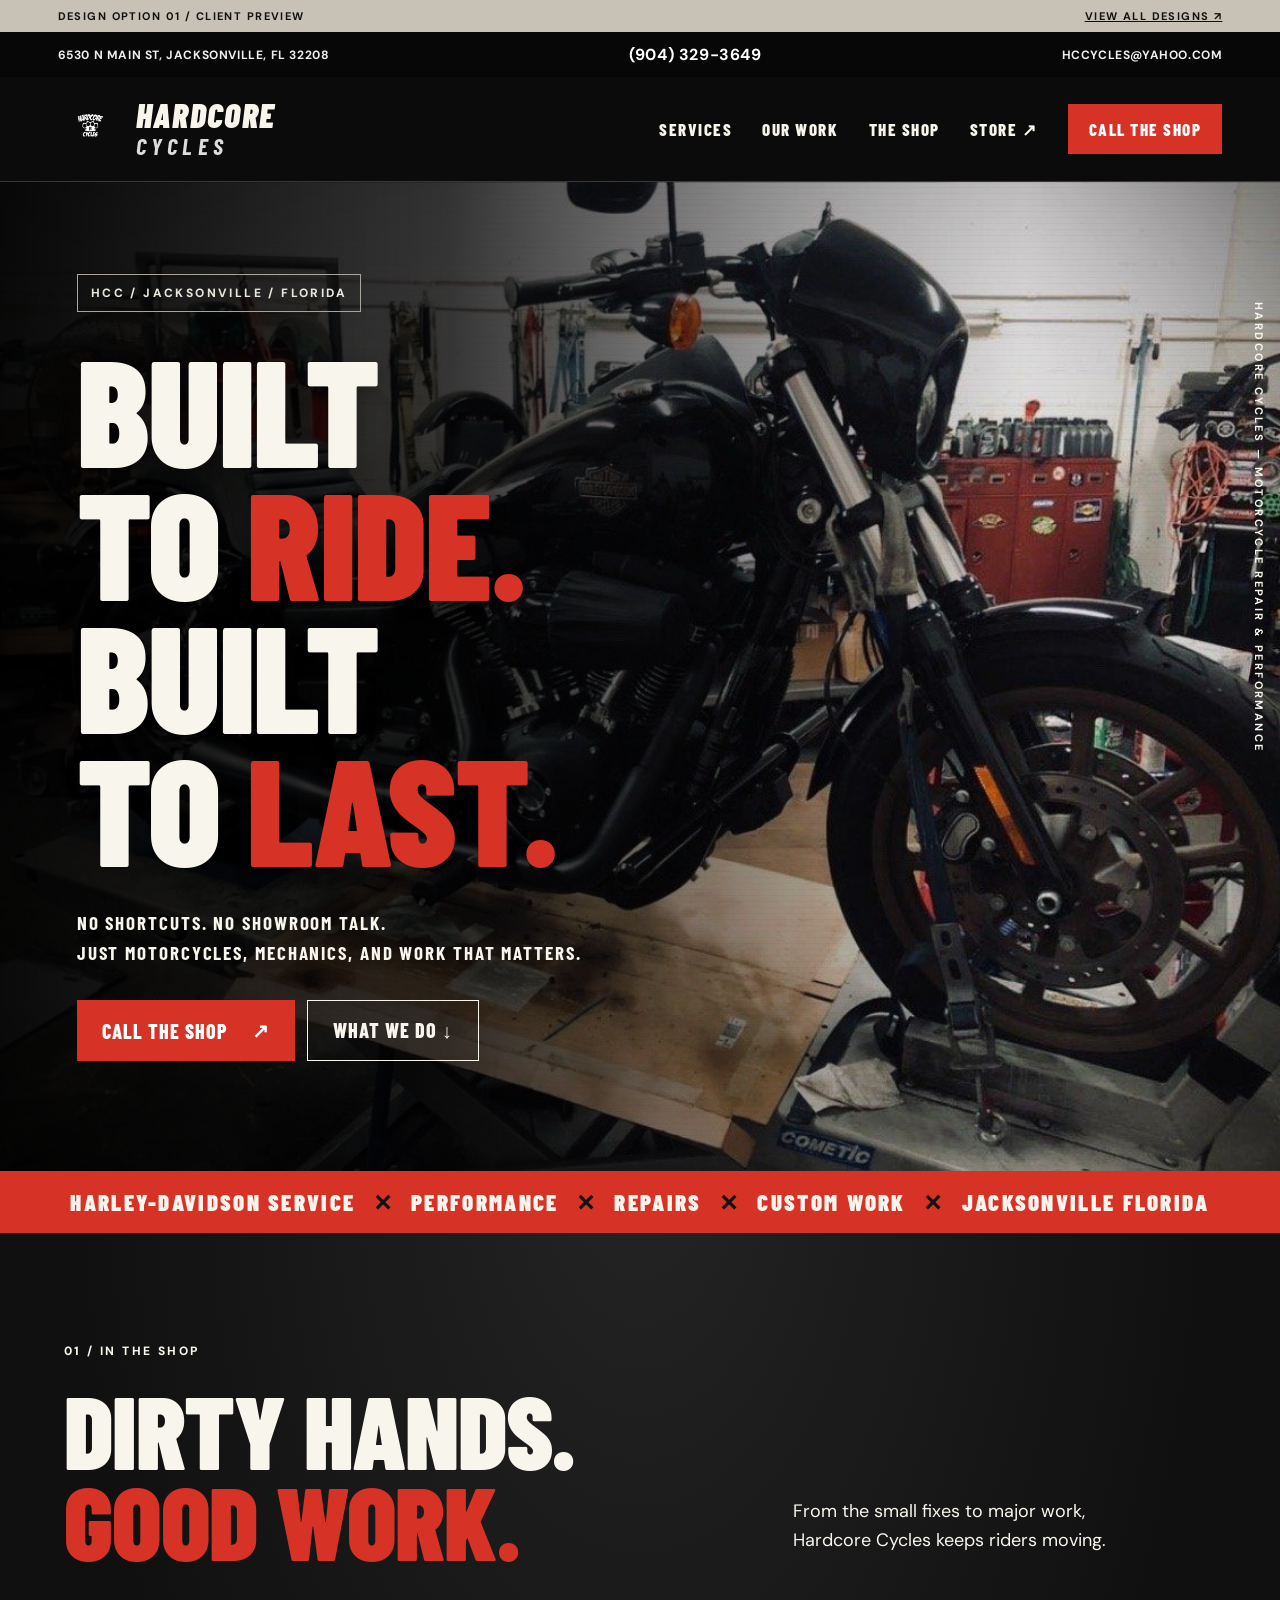
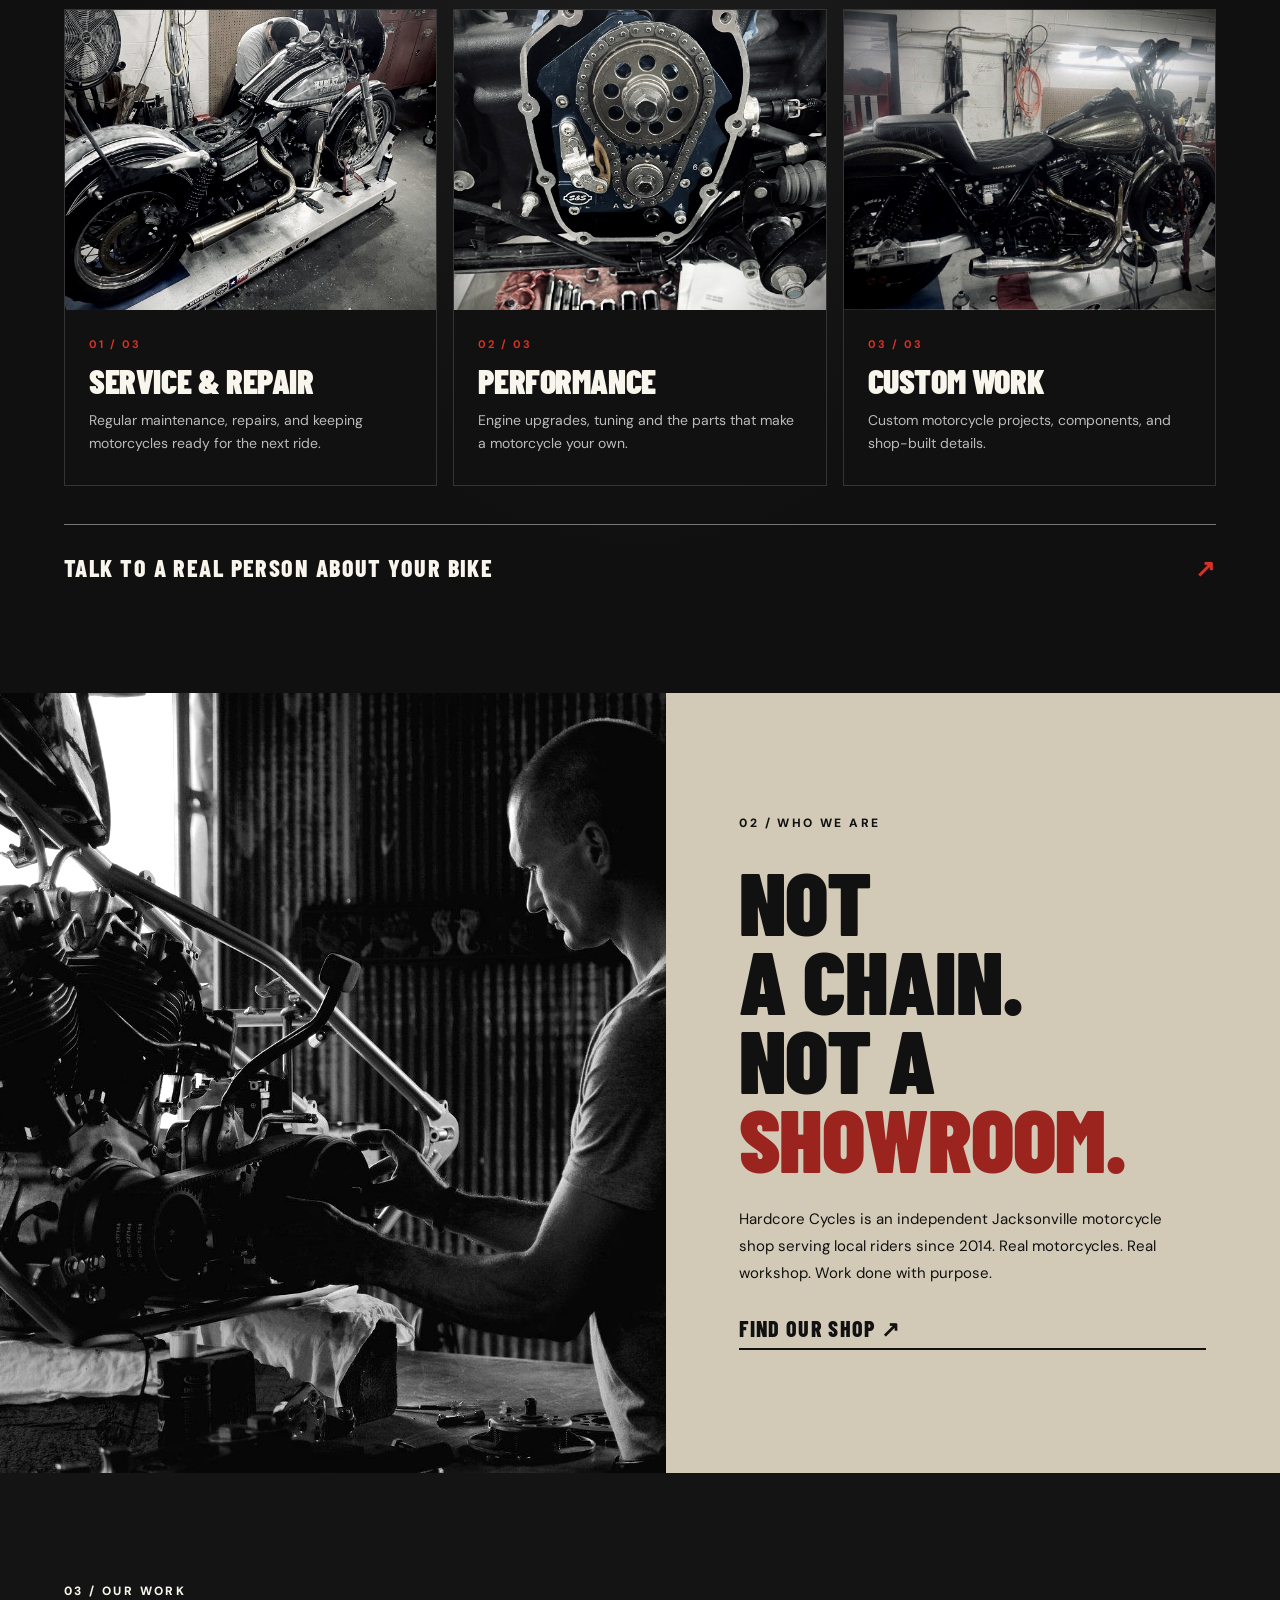
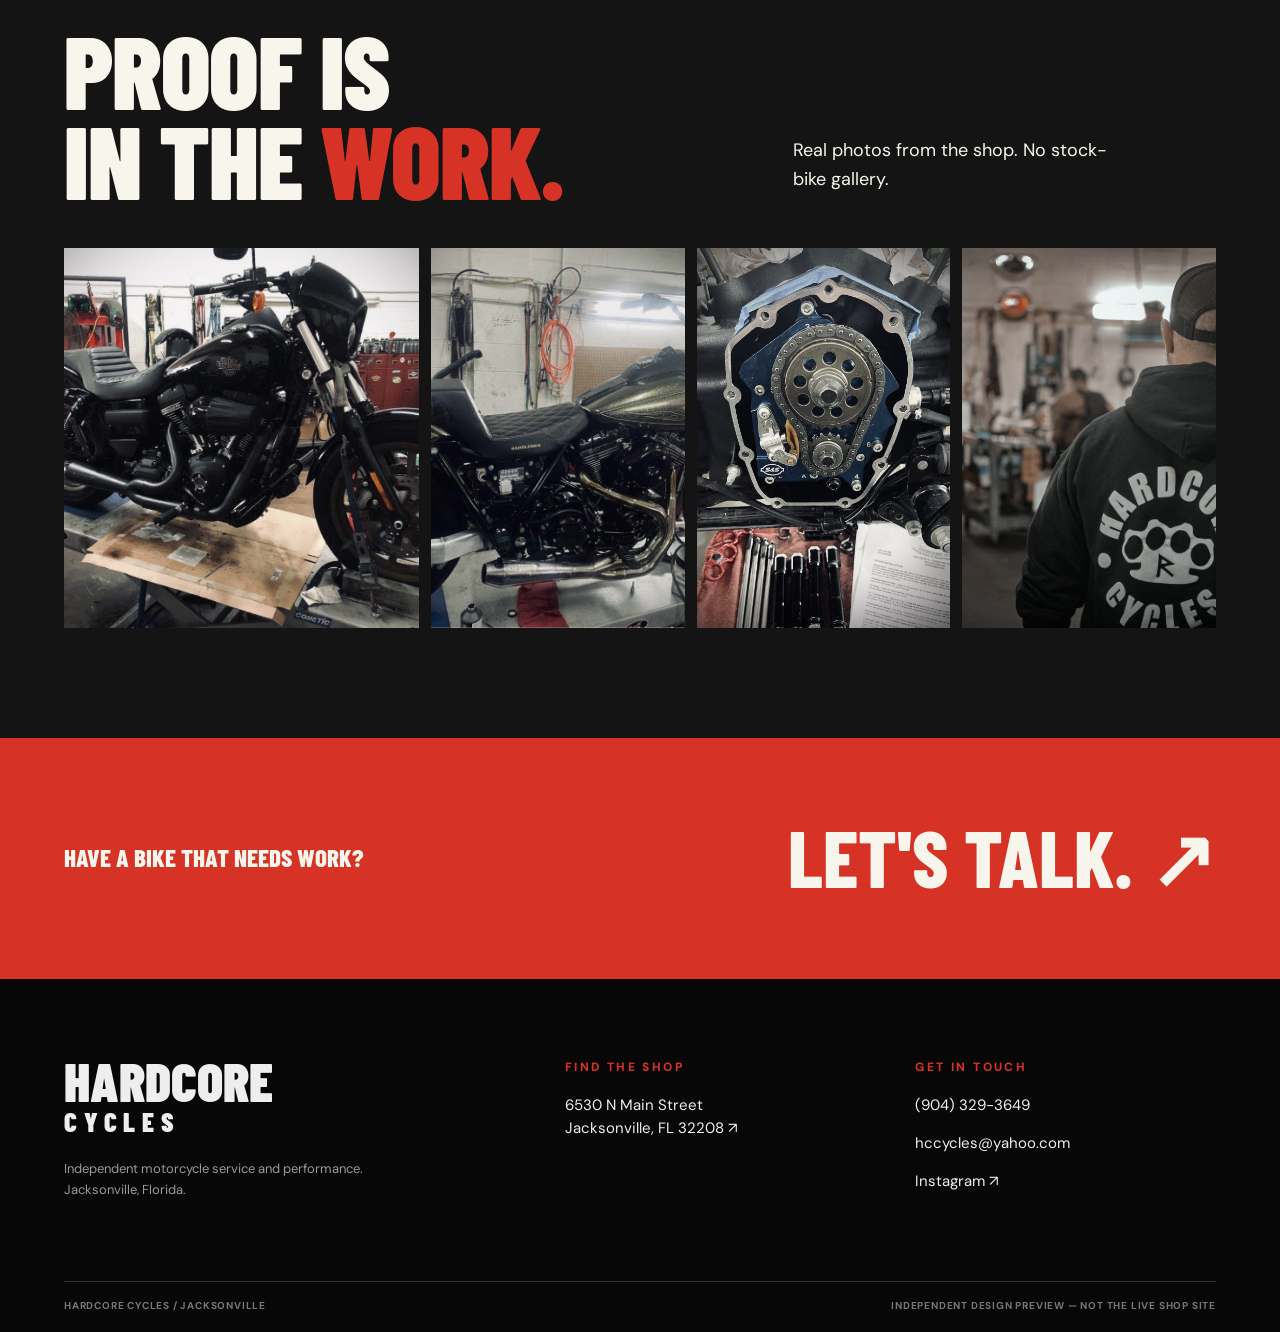
==== iron.html @ a6ad4a1e "Add three Hardcore Cycles website concepts with full-page desktop and mobile previews" ====
<!DOCTYPE html><html lang="en"><head><meta charset="utf-8"><meta name="viewport" content="width=device-width,initial-scale=1"><meta name="theme-color" content="#111111"><meta name="description" content="Hardcore Cycles Jacksonville design mockup — independent preview only."><title>Hardcore Cycles — 01 — Shop Floor — Design Preview</title><link rel="stylesheet" href="style.css"></head><body class="theme-iron" id="home"><div class="concept-label"><span>DESIGN OPTION 01 / CLIENT PREVIEW</span><a href="index.html">VIEW ALL DESIGNS ↗</a></div><div class="contact-line"><a href="https://www.google.com/maps/search/?api=1&amp;query=6530+N+Main+Street+Jacksonville+FL+32208" target="_blank" rel="noopener">6530 N MAIN ST, JACKSONVILLE, FL 32208</a><a class="phone-link" href="tel:+19043293649">(904) 329-3649</a><a href="mailto:hccycles@yahoo.com">HCCYCLES@YAHOO.COM</a></div><nav class="nav"><a class="brand" href="#home"><img src="assets/logo.png" alt="Hardcore Cycles existing shop logo"><span>HARDCORE<br><b>CYCLES</b></span></a><button class="menu-toggle" aria-label="Open navigation" aria-expanded="false">MENU <span>☰</span></button><div class="nav-links"><a href="#services">SERVICES</a><a href="#work">OUR WORK</a><a href="#history">THE SHOP</a><a href="https://www.hardcorecyclesjax.com/store" target="_blank" rel="noopener">STORE ↗</a><a class="nav-contact" href="tel:+19043293649">CALL THE SHOP</a></div></nav><main><section class="iron-hero"><div class="iron-hero-image"></div><div class="iron-hero-content"><div class="stamp">HCC / JACKSONVILLE / FLORIDA</div><h1>BUILT<br>TO <em>RIDE.</em><br>BUILT<br>TO <em>LAST.</em></h1><p>NO SHORTCUTS. NO SHOWROOM TALK.<br>JUST MOTORCYCLES, MECHANICS, AND WORK THAT MATTERS.</p><div class="hero-actions"><a class="btn btn-primary" href="tel:+19043293649">CALL THE SHOP <span>↗</span></a><a class="btn btn-outline" href="#services">WHAT WE DO ↓</a></div></div><div class="iron-vertical">HARDCORE CYCLES — MOTORCYCLE REPAIR & PERFORMANCE</div></section><div class="ticker">HARLEY-DAVIDSON SERVICE <span>✕</span> PERFORMANCE <span>✕</span> REPAIRS <span>✕</span> CUSTOM WORK <span>✕</span> JACKSONVILLE FLORIDA</div><section id="services" class="section service-section"><div class="section-head"><span class="eyebrow">01 / IN THE SHOP</span><h2>DIRTY HANDS.<br><em>GOOD WORK.</em></h2><p>From the small fixes to major work, Hardcore Cycles keeps riders moving.</p></div><div class="services-grid"><article class="service-card"><div class="card-picture"><img loading="lazy" src="assets/img_3921.jpg" alt="Hardcore Cycles shop photography"></div><div class="card-body"><span class="card-no">01 / 03</span><h3>SERVICE & REPAIR</h3><p>Regular maintenance, repairs, and keeping motorcycles ready for the next ride.</p></div></article><article class="service-card"><div class="card-picture"><img loading="lazy" src="assets/img_3922.jpg" alt="Hardcore Cycles shop photography"></div><div class="card-body"><span class="card-no">02 / 03</span><h3>PERFORMANCE</h3><p>Engine upgrades, tuning and the parts that make a motorcycle your own.</p></div></article><article class="service-card"><div class="card-picture"><img loading="lazy" src="assets/img_4046.jpg" alt="Hardcore Cycles shop photography"></div><div class="card-body"><span class="card-no">03 / 03</span><h3>CUSTOM WORK</h3><p>Custom motorcycle projects, components, and shop-built details.</p></div></article></div><div class="section-cta"><a href="tel:+19043293649">TALK TO A REAL PERSON ABOUT YOUR BIKE <span>↗</span></a></div></section><section id="history" class="split-story"><div class="story-photo"><img src="assets/image-asset.jpeg" alt="Mechanic servicing motorcycle engine at Hardcore Cycles"></div><div class="story-text"><span class="eyebrow">02 / WHO WE ARE</span><h2>NOT<br>A CHAIN.<br>NOT A<br><em>SHOWROOM.</em></h2><p>Hardcore Cycles is an independent Jacksonville motorcycle shop serving local riders since 2014. Real motorcycles. Real workshop. Work done with purpose.</p><a class="underlink" href="#visit">FIND OUR SHOP ↗</a></div></section><section id="work" class="section work-section"><div class="section-head"><span class="eyebrow">03 / OUR WORK</span><h2>PROOF IS<br>IN THE <em>WORK.</em></h2><p>Real photos from the shop. No stock-bike gallery.</p></div><div class="gallery"><img loading="lazy" src="assets/img_4047.jpg" alt="Black motorcycle at Hardcore Cycles"><img loading="lazy" src="assets/img_4046.jpg" alt="Motorcycle in the Hardcore Cycles workshop"><img loading="lazy" src="assets/img_3922.jpg" alt="Detailed mechanical work inside motorcycle engine"><img loading="lazy" src="assets/dscf9621.jpg" alt="Hardcore Cycles workshop team"></div></section><section class="contact-banner"><span>HAVE A BIKE THAT NEEDS WORK?</span><a href="tel:+19043293649">LET'S TALK. ↗</a></section></main><footer id="visit"><div class="footer-main"><div><div class="footer-brand">HARDCORE<span>CYCLES</span></div><p>Independent motorcycle service and performance.<br>Jacksonville, Florida.</p></div><div><span class="eyebrow">FIND THE SHOP</span><a href="https://www.google.com/maps/search/?api=1&amp;query=6530+N+Main+Street+Jacksonville+FL+32208" target="_blank" rel="noopener">6530 N Main Street<br>Jacksonville, FL 32208 ↗</a></div><div><span class="eyebrow">GET IN TOUCH</span><a href="tel:+19043293649">(904) 329-3649</a><a href="mailto:hccycles@yahoo.com">hccycles@yahoo.com</a><a href="https://www.instagram.com/hccyclesjax/" target="_blank" rel="noopener">Instagram ↗</a></div></div><div class="footnote"><span>HARDCORE CYCLES / JACKSONVILLE</span><span>INDEPENDENT DESIGN PREVIEW — NOT THE LIVE SHOP SITE</span></div></footer><script src="script.js" defer></script></body></html>
---- style.css ----
@import url('https://fonts.googleapis.com/css2?family=Barlow+Condensed:wght@400;500;600;700;800;900&family=DM+Sans:wght@400;500;600;700&family=Oswald:wght@500;600;700&display=swap');
:root {--accent:#c93025;--bg:#111;--fg:#f8f6ef;--muted:#aaa;--font-head:'Barlow Condensed',Impact,'Arial Narrow',sans-serif;--font-body:'DM Sans',Arial,sans-serif}*{box-sizing:border-box}html{scroll-behavior:smooth}body{margin:0;background:var(--bg);color:var(--fg);font-family:var(--font-body);-webkit-font-smoothing:antialiased}a{color:inherit;text-decoration:none}img{display:block;max-width:100%}button{font:inherit}h1,h2,h3,p{margin:0}h1,h2,h3{font-family:var(--font-head);font-weight:900;line-height:.88;letter-spacing:-.012em}em,i{font-style:normal;color:var(--accent)}.concept-label{height:32px;background:#c7c2b5;color:#121212;padding:0 4.5%;display:flex;align-items:center;justify-content:space-between;font:700 11px var(--font-body);letter-spacing:.13em}.concept-label a{text-decoration:underline}.contact-line{display:flex;align-items:center;justify-content:space-between;gap:18px;padding:12px 4.5%;font-size:12px;font-weight:700;letter-spacing:.05em;background:#070707;color:#eee}.contact-line a:hover,.footer-main a:hover{color:var(--accent)}.phone-link{font-size:16px;color:#fff!important}.nav{display:flex;align-items:center;justify-content:space-between;gap:30px;min-height:105px;padding:10px 4.5%;position:relative;z-index:10;background:#101010;border-bottom:1px solid #383838}.brand{display:flex;gap:12px;align-items:center;font:900 34px/.78 var(--font-head);letter-spacing:.04em}.brand img{width:66px;height:76px;object-fit:contain}.brand b{letter-spacing:.24em;font-size:23px;color:#ddd}.nav-links{display:flex;align-items:center;gap:30px;font:800 17px var(--font-head);letter-spacing:.09em}.nav-links a{transition:color .2s}.nav-links a:hover{color:var(--accent)}.nav-contact{background:var(--accent);padding:15px 21px;color:white!important}.menu-toggle{display:none;border:1px solid currentColor;padding:10px 14px;color:inherit;background:transparent;font:800 16px var(--font-head)}.eyebrow,.micro,.stamp,.skull-rule{font-size:12px;letter-spacing:.2em;font-weight:800}.btn{display:inline-flex;justify-content:space-between;align-items:center;gap:25px;padding:17px 25px;min-height:55px;letter-spacing:.05em;font:800 20px var(--font-head);transition:transform .2s,background .2s}.btn:hover{transform:translateY(-3px)}.btn-primary{background:var(--accent);color:#fff}.btn-outline{border:1px solid currentColor}.hero-actions{display:flex;gap:12px;flex-wrap:wrap;margin-top:32px}.section{padding:110px 5%}.section-head{display:grid;grid-template-columns:1.25fr .75fr;gap:25px;align-items:end;margin-bottom:44px}.section-head .eyebrow{grid-column:1/-1}.section-head h2{font-size:clamp(64px,8vw,132px)}.section-head p{font-size:18px;line-height:1.6;max-width:340px;padding-bottom:10px}.services-grid{display:grid;grid-template-columns:repeat(3,minmax(0,1fr));gap:16px}.service-card{overflow:hidden;background:#191919;border:1px solid #343434}.card-picture{overflow:hidden;height:300px}.card-picture img{width:100%;height:100%;object-fit:cover;filter:grayscale(.5);transition:transform .3s,filter .3s}.service-card:hover img{transform:scale(1.04);filter:grayscale(0)}.card-body{padding:22px 24px 30px}.card-no{font:700 11px var(--font-body);letter-spacing:.18em;color:var(--accent)}.card-body h3{font-size:34px;margin:13px 0}.card-body p{font-size:14px;line-height:1.65;color:#bbb}.gallery{display:grid;grid-template-columns:1.4fr 1fr 1fr 1fr;gap:12px}.gallery img{width:100%;height:380px;object-fit:cover;filter:grayscale(.22)}.gallery img:first-child{object-position:center}.underlink{display:inline-block;font:800 22px var(--font-head);letter-spacing:.06em;border-bottom:2px solid currentColor;padding-bottom:6px;margin-top:28px}footer{background:#070707;color:#eee;padding:80px 5% 20px;border-top:2px solid var(--accent)}.footer-main{display:grid;grid-template-columns:1.5fr 1fr 1fr;gap:50px;padding-bottom:80px}.footer-brand{font:900 54px/.8 var(--font-head)}.footer-brand span{display:block;font-size:27px;letter-spacing:.25em;margin-top:9px}.footer-main p{color:#999;font-size:13px;line-height:1.65;margin-top:25px}.footer-main>div:not(:first-child){display:flex;flex-direction:column;gap:15px}.footer-main .eyebrow{color:var(--accent);margin-bottom:4px}.footer-main a{font-size:15px;line-height:1.55}.footnote{display:flex;justify-content:space-between;flex-wrap:wrap;gap:12px;color:#777;border-top:1px solid #333;padding-top:17px;font-size:10px;font-weight:700;letter-spacing:.08em}
/* OPTION 1: RAW SHOP FLOOR */
.theme-iron{--accent:#d63226;--bg:#0c0b0b;--fg:#f8f5ec}.theme-iron .nav{background:#0b0b0b}.theme-iron .brand span{font-style:italic}.iron-hero{min-height:800px;position:relative;overflow:hidden;background:#111}.iron-hero-image{position:absolute;inset:0;background:linear-gradient(90deg,rgba(0,0,0,.94) 0%,rgba(0,0,0,.78) 35%,rgba(0,0,0,.08) 80%),url('assets/img_4047.jpg') center 52%/cover}.iron-hero-image:after{content:"";position:absolute;inset:0;background:repeating-linear-gradient(0deg,transparent 0,transparent 5px,rgba(0,0,0,.05) 6px);pointer-events:none}.iron-hero-content{position:relative;z-index:1;padding:92px 6% 110px}.iron-hero h1{font-size:clamp(104px,11.8vw,208px);margin:30px 0 34px;text-shadow:0 5px 18px #0004}.iron-hero .stamp{display:inline-block;color:#e9e7dc;border:1px solid #a9a59c;padding:10px 13px}.iron-hero p{font:700 19px/1.6 var(--font-head);letter-spacing:.1em}.iron-vertical{position:absolute;right:14px;top:120px;writing-mode:vertical-rl;letter-spacing:.22em;font:700 11px var(--font-body);z-index:1}.ticker{background:var(--accent);padding:17px;text-align:center;font:900 23px var(--font-head);letter-spacing:.1em}.ticker span{padding:0 10px;color:#111}.theme-iron .service-section{background:radial-gradient(ellipse at 50% -10%,#242424,#101010 63%)}.theme-iron .service-card{background:#111}.theme-iron .card-picture{filter:contrast(1.08)}.section-cta{margin-top:38px;border-top:1px solid #777;padding-top:28px}.section-cta a{font:800 24px var(--font-head);letter-spacing:.06em;display:flex;justify-content:space-between}.section-cta span{color:var(--accent)}.split-story{display:grid;grid-template-columns:52% 48%;min-height:780px}.story-photo img{width:100%;height:100%;object-fit:cover;filter:grayscale(1) contrast(1.25)}.story-text{padding:90px 12%;background:#d2c9b7;color:#111;display:flex;flex-direction:column;justify-content:center}.story-text h2{font-size:clamp(70px,7vw,128px);margin:30px 0}.story-text em{color:#9b241e}.story-text p{line-height:1.8;font-size:15px;max-width:440px}.theme-iron .work-section{background:#141414}.contact-banner{display:flex;align-items:center;justify-content:space-between;padding:70px 5%;gap:20px;background:var(--accent);font:800 25px var(--font-head)}.contact-banner a{font-size:clamp(35px,7vw,80px)}
/* OPTION 2: EDITORIAL ROAD */
.theme-steel{--accent:#b04d25;--bg:#e5ddce;--fg:#181715;--muted:#514b42}.theme-steel .concept-label{background:#25231e;color:#efebe2}.theme-steel .nav{background:#e9e1d1;border-bottom:3px solid #161512;color:#161512}.theme-steel .brand img{filter:invert(1);mix-blend-mode:multiply}.theme-steel .brand b{color:#26211a}.theme-steel .nav-contact{color:white!important}.steel-hero{display:grid;grid-template-columns:53% 47%;min-height:850px;background:#ded5c5}.steel-hero-text{padding:75px 8% 75px 10%;display:flex;flex-direction:column;justify-content:center}.steel-hero .micro{color:#7d3f25}.skull-rule{margin:25px 0 15px;border-top:2px solid #201c17;border-bottom:2px solid #201c17;padding:12px 0;display:flex;justify-content:space-between}.skull-rule span{color:var(--accent)}.steel-hero h1{font-size:clamp(85px,9.2vw,150px);letter-spacing:-.035em}.steel-hero h1 i{color:var(--accent);white-space:nowrap}.steel-hero-text>p{font-size:17px;line-height:1.7;max-width:480px;margin-top:35px}.theme-steel .btn-outline{color:#242424}.steel-hero-photo{position:relative;overflow:hidden;background:#191919}.steel-hero-photo>img{width:100%;height:100%;min-height:760px;object-fit:cover;object-position:60%}.pic-label{position:absolute;bottom:0;left:0;right:0;background:#1d1d1d;color:#f0ece3;padding:21px 25px;font:800 13px var(--font-head);letter-spacing:.12em;display:flex;justify-content:space-between}.paper-ticker{background:#23211e;color:#eee;padding:18px;text-align:center;font:800 22px var(--font-head);letter-spacing:.1em}.paper-ticker span{color:#c26a45;padding:0 13px}.theme-steel .section-head p{color:#39352f}.theme-steel .service-card{background:#eee9df;color:#181715;border:1px solid #aeaa9e}.theme-steel .card-body p{color:#534e45}.theme-steel .card-picture img{filter:grayscale(.7)}.theme-steel .card-body{border-top:5px solid #20201d}.steel-story{display:grid;grid-template-columns:51% 49%;background:#211f1b;color:#eee}.steel-story .story-heading{padding:100px 12%;display:flex;flex-direction:column;justify-content:center}.steel-story .story-heading h2{font-size:clamp(72px,7.8vw,140px);margin:30px 0}.steel-story .story-heading p{line-height:1.8;max-width:450px}.steel-story img{width:100%;height:750px;object-fit:cover;filter:grayscale(1) contrast(1.15)}.theme-steel .work-section{background:#ddd3c3}.theme-steel .gallery{gap:8px}.theme-steel .gallery img{filter:grayscale(.9);border:5px solid #282520}.steel-end{background:#b04d25;color:white;display:flex;justify-content:space-between;align-items:center;gap:20px;padding:65px 5%;font:900 clamp(30px,5vw,75px) var(--font-head)}.steel-end a{font-size:25px;white-space:nowrap}.theme-steel footer{background:#24211d}
/* OPTION 3: AFTER HOURS */
.theme-night{--accent:#bb996a;--bg:#111312;--fg:#eae5da;--muted:#b4aea3}.theme-night .concept-label{background:#bb996a;color:#0a0a0a}.theme-night .nav{background:#121312;border-bottom:1px solid #544d43}.theme-night .nav-contact{background:transparent;border:1px solid #bb996a;color:#bb996a!important}.theme-night .contact-line{background:#080908}.theme-night .brand{letter-spacing:.12em}.night-hero{position:relative;min-height:930px;background:#101111;overflow:hidden}.night-hero-photo{position:absolute;inset:0;width:100%;height:100%;object-fit:cover;object-position:67% 40%;filter:saturate(.45) contrast(1.2)}.night-hero-shade{position:absolute;inset:0;background:linear-gradient(90deg,#111312 0%,rgba(17,19,18,.97) 28%,rgba(17,19,18,.35) 72%),linear-gradient(0deg,#111312 0%,transparent 28%)}.night-hero-copy{position:relative;z-index:2;padding:130px 6% 100px}.night-hero h1{font-size:clamp(100px,10.1vw,170px);margin:28px 0 38px;letter-spacing:.01em}.night-hero h1 i{font-style:italic}.night-hero-copy p{letter-spacing:.15em;font:700 15px/1.75 var(--font-body)}.edge-copy{position:absolute;bottom:40px;right:40px;font:700 11px var(--font-body);letter-spacing:.24em;z-index:2;color:#c2b49d}.night-service-band{padding:125px 6%;display:grid;grid-template-columns:1fr 1fr;gap:9%;background:#181b19}.night-intro h2{font-size:clamp(80px,8.4vw,155px);margin:30px 0}.night-intro p{font-size:16px;line-height:1.8;max-width:415px;color:#aaa}.night-service-list{display:flex;flex-direction:column;justify-content:center}.night-service-list>div{display:grid;grid-template-columns:45px 1fr;column-gap:20px;padding:32px 0;border-bottom:1px solid #575750}.night-service-list>div:first-child{border-top:1px solid #575750}.night-service-list span{color:var(--accent);font:800 16px var(--font-head)}.night-service-list b{font:800 clamp(30px,3vw,48px) var(--font-head);letter-spacing:.01em}.night-service-list p{grid-column:2;color:#a3a29a;font:400 14px var(--font-body);margin-top:7px}.night-story{display:grid;grid-template-columns:50% 50%;min-height:750px}.night-story-image img{width:100%;height:100%;object-fit:cover;filter:grayscale(1) contrast(1.1)}.night-story-copy{background:#cab996;color:#191918;padding:100px 12%;display:flex;flex-direction:column;justify-content:center}.night-story-copy h2{font-size:clamp(80px,8vw,145px);margin:30px 0}.night-story-copy i{color:#77603e}.night-story-copy p{font-size:16px;line-height:1.75;max-width:450px}.theme-night .work-section{background:#111312}.theme-night .gallery img{filter:grayscale(1)}.night-end{background:#bb996a;color:#171713;padding:75px 6%;display:flex;justify-content:space-between;gap:25px;align-items:center;font:800 26px var(--font-head)}.night-end a{font-size:clamp(30px,4vw,70px);letter-spacing:.05em}.theme-night footer{background:#080908}
/* SELECTOR */
.chooser{background:#111;color:#f7f5ed;min-height:100vh}.chooser-head{padding:76px 5% 58px;display:flex;align-items:center;gap:70px;border-bottom:1px solid #4b4942}.chooser-head>img{width:170px;height:170px;object-fit:contain}.chooser-head span,.chooser-cards span{font-size:13px;letter-spacing:.14em;font-weight:700;color:#d2a28a}.chooser-head h1{font-size:clamp(68px,8vw,130px);margin:15px 0}.chooser-head p{font-size:17px;max-width:740px;color:#c1bbb0;line-height:1.55}.chooser-cards{padding:55px 5% 70px;display:grid;grid-template-columns:repeat(3,1fr);gap:24px}.chooser-card{background:#1a1a18;border:1px solid #58534b;display:block;padding:12px 12px 30px;transition:transform .2s}.chooser-card:hover{transform:translateY(-5px);border-color:#caa084}.chooser-img{height:320px;overflow:hidden;margin-bottom:22px}.chooser-img img{width:100%;height:100%;object-fit:cover;filter:grayscale(.4)}.chooser-card span,.chooser-card h2,.chooser-card p,.chooser-card b{display:block;margin-left:15px;margin-right:15px}.chooser-card span{font-size:11px}.chooser-card h2{font-size:clamp(46px,4.5vw,75px);margin-top:12px}.chooser-card p{font-size:15px;line-height:1.5;color:#bdb5aa;margin-top:16px;min-height:60px}.chooser-card b{font:800 18px var(--font-head);margin-top:20px;color:#eee}.chooser-foot{margin:0 5% 70px;padding:26px 0;border-top:1px solid #777;color:#c5c0b7;line-height:1.75;font-size:15px}.chooser-foot strong{color:#fff}.chooser-foot small{display:block;margin-top:10px}
@media(max-width:1050px){.nav-links{gap:16px;font-size:15px}.section{padding:75px 4%}.iron-hero{min-height:690px}.iron-hero h1{font-size:clamp(90px,12vw,150px)}.steel-hero h1{font-size:clamp(65px,9vw,112px)}.night-hero h1{font-size:clamp(90px,11vw,150px)}.gallery img{height:290px}.chooser-img{height:250px}}
@media(max-width:760px){.contact-line{font-size:10px;gap:8px;flex-wrap:wrap;justify-content:center;padding:9px 3%}.contact-line a:first-child{width:100%;text-align:center}.contact-line a{white-space:nowrap}.phone-link{font-size:13px}.concept-label{padding:0 3%;font-size:9px}.nav{min-height:76px;padding:6px 4%}.brand{font-size:24px}.brand b{font-size:15px}.brand img{width:45px;height:58px}.menu-toggle{display:block}.nav-links{display:none;position:absolute;top:100%;right:0;left:0;background:#141414;padding:25px;flex-direction:column;align-items:stretch;gap:0;box-shadow:0 15px 20px #000a}.nav-links.is-open{display:flex}.nav-links a{padding:12px 0;border-bottom:1px solid #444;color:#fff}.nav-links a.nav-contact{padding:15px 20px;margin-top:15px;text-align:center}.section{padding:65px 5%}.section-head{display:block}.section-head h2{font-size:clamp(58px,15vw,100px);margin:18px 0}.section-head p{font-size:15px}.services-grid{grid-template-columns:1fr;gap:20px}.card-picture{height:230px}.card-body h3{font-size:32px}.gallery{grid-template-columns:1fr 1fr;gap:8px}.gallery img{height:260px}.footer-main{grid-template-columns:1fr;gap:35px;padding-bottom:50px}.footer-brand{font-size:50px}footer{padding:65px 6% 20px}.footnote{font-size:9px}.hero-actions{flex-direction:column;align-items:stretch}.hero-actions .btn{justify-content:space-between}.iron-hero{min-height:780px}.iron-hero-image{background:linear-gradient(0deg,rgba(0,0,0,.92),rgba(0,0,0,.3) 90%),url('assets/img_4047.jpg') 62% center/cover}.iron-hero-content{padding:100px 6% 55px;display:flex;flex-direction:column;justify-content:flex-end;min-height:780px}.iron-hero h1{font-size:clamp(85px,18vw,140px);margin:23px 0}.iron-hero p{font-size:15px}.iron-vertical{display:none}.ticker,.paper-ticker{font-size:15px;line-height:1.7}.ticker span,.paper-ticker span{padding:0 5px}.split-story,.steel-story,.night-story,.night-service-band{grid-template-columns:1fr}.story-photo img{height:350px}.story-text{padding:70px 6%}.story-text h2{font-size:90px}.contact-banner,.steel-end,.night-end{flex-direction:column;align-items:flex-start;padding:50px 6%}.steel-hero{grid-template-columns:1fr}.steel-hero-text{padding:68px 6%}.steel-hero h1{font-size:clamp(70px,15vw,110px)}.steel-hero-photo>img{height:540px;min-height:0}.steel-story .story-heading{padding:70px 6%}.steel-story .story-heading h2{font-size:75px}.steel-story img{height:420px}.night-hero{min-height:790px}.night-hero-photo{object-position:55% center}.night-hero-shade{background:linear-gradient(0deg,rgba(15,16,15,.99) 0%,rgba(15,16,15,.55) 75%)}.night-hero-copy{padding:100px 6% 90px}.night-hero h1{font-size:clamp(68px,15vw,110px)}.night-hero-copy p{font-size:12px}.edge-copy{display:none}.night-service-band{padding:70px 6%}.night-intro h2,.night-story-copy h2{font-size:clamp(75px,15vw,115px)}.night-intro{margin-bottom:30px}.night-story-image img{height:450px}.night-story-copy{padding:70px 6%}.chooser-head{display:block;padding:55px 6%}.chooser-head>img{width:100px;height:100px;margin-bottom:25px}.chooser-head h1{font-size:clamp(65px,12vw,100px)}.chooser-cards{grid-template-columns:1fr;padding:35px 5%;gap:22px}.chooser-img{height:300px}.chooser-card h2{font-size:68px}.chooser-card p{min-height:0}.chooser-foot{margin-bottom:40px}}
@media(prefers-reduced-motion:reduce){html{scroll-behavior:auto}*,*:before,*:after{transition:none!important}}

.download-section{margin:10px 5% 55px;padding:65px 0;border-top:2px solid #777;display:grid;grid-template-columns:1fr 1fr;gap:8%}.download-section h2{font-size:clamp(65px,7vw,120px);margin:20px 0}.download-section p{color:#bbb;line-height:1.65;max-width:440px}.download-links{display:flex;flex-direction:column;justify-content:center}.download-links a{padding:15px 0;border-bottom:1px solid #666;font:800 21px var(--font-head)}.download-links a:hover{color:#d2a28a}@media(max-width:760px){.download-section{grid-template-columns:1fr;margin:0 6% 40px;padding:45px 0}.download-section h2{font-size:75px}.download-links a{font-size:20px}}
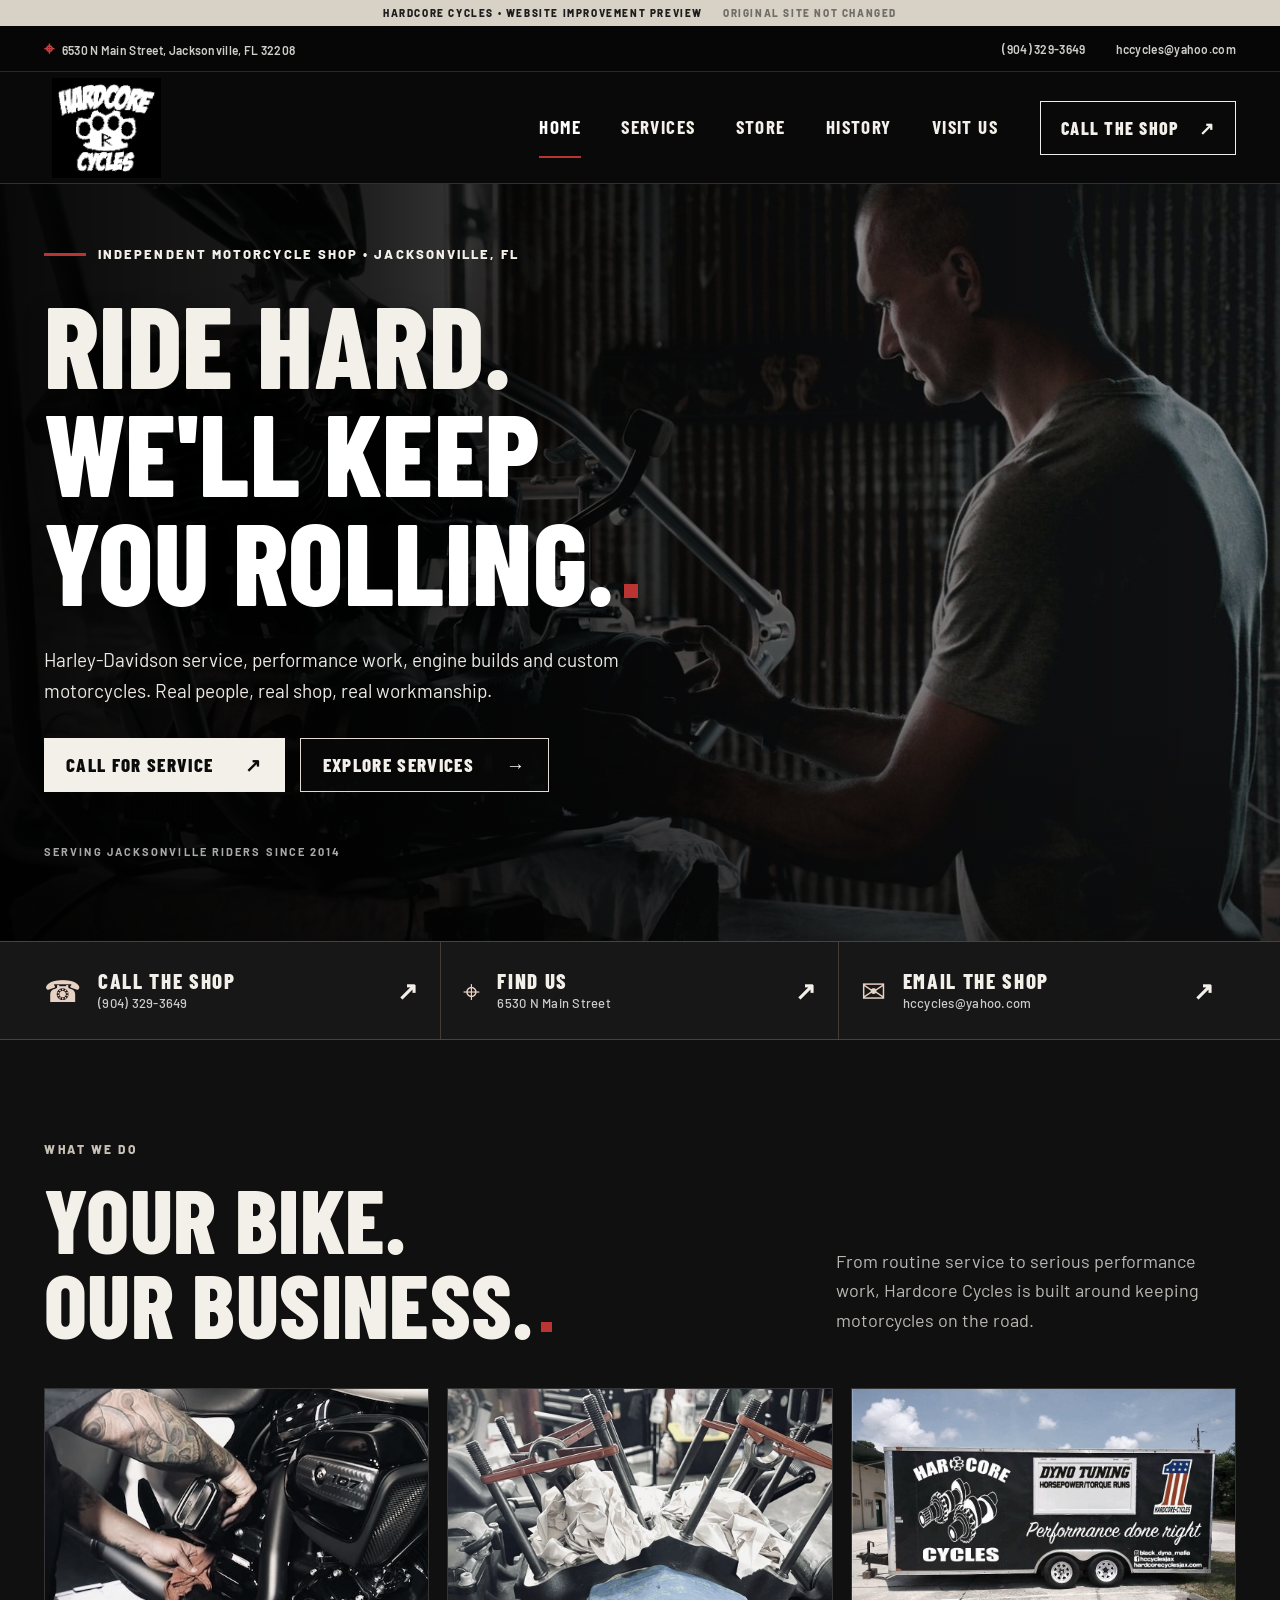
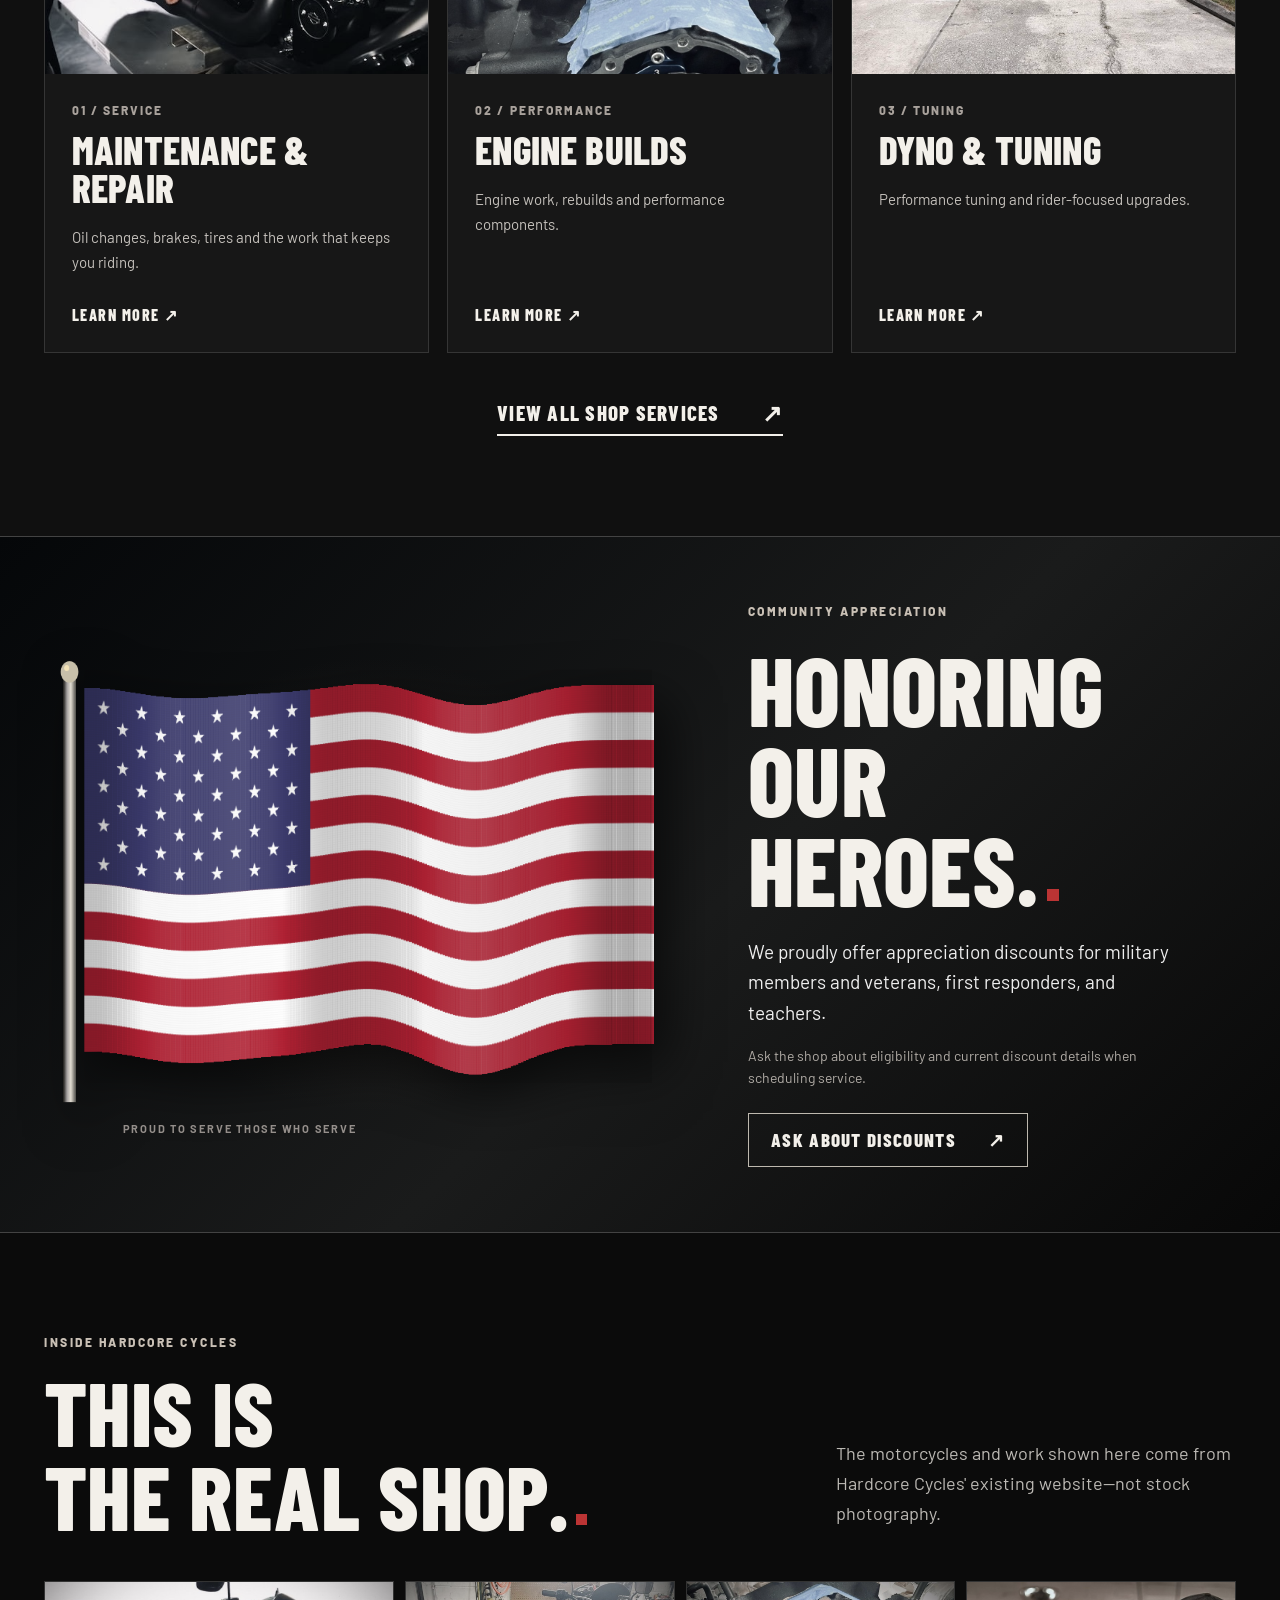
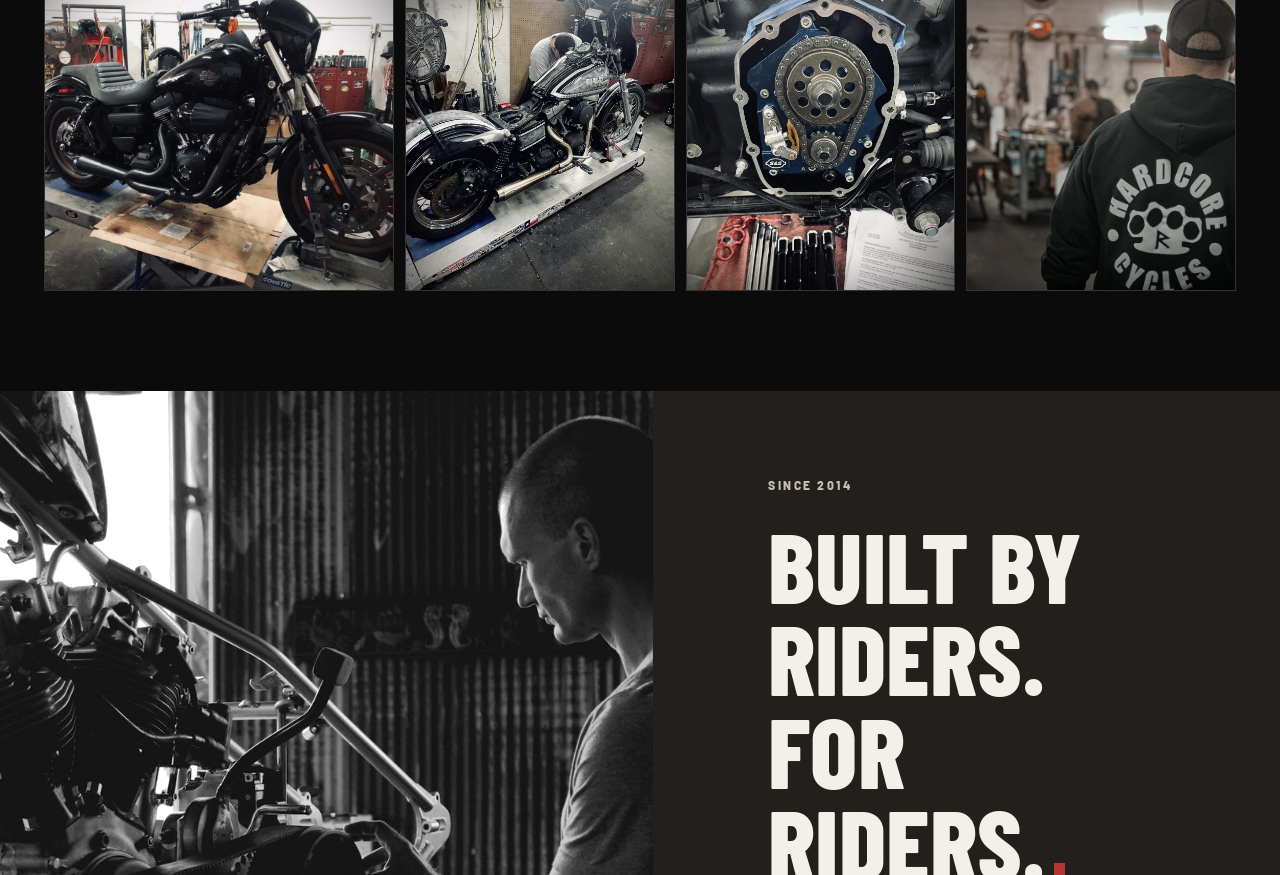
==== commit 3ce10a3e: "Replace concept mockups with faithful Hardcore Cycles website refinement" ====
--- a/iron.html
+++ b/iron.html
@@ -1 +1 @@
-<!DOCTYPE html><html lang="en"><head><meta charset="utf-8"><meta name="viewport" content="width=device-width,initial-scale=1"><meta name="theme-color" content="#111111"><meta name="description" content="Hardcore Cycles Jacksonville design mockup — independent preview only."><title>Hardcore Cycles — 01 — Shop Floor — Design Preview</title><link rel="stylesheet" href="style.css"></head><body class="theme-iron" id="home"><div class="concept-label"><span>DESIGN OPTION 01 / CLIENT PREVIEW</span><a href="index.html">VIEW ALL DESIGNS ↗</a></div><div class="contact-line"><a href="https://www.google.com/maps/search/?api=1&amp;query=6530+N+Main+Street+Jacksonville+FL+32208" target="_blank" rel="noopener">6530 N MAIN ST, JACKSONVILLE, FL 32208</a><a class="phone-link" href="tel:+19043293649">(904) 329-3649</a><a href="mailto:hccycles@yahoo.com">HCCYCLES@YAHOO.COM</a></div><nav class="nav"><a class="brand" href="#home"><img src="assets/logo.png" alt="Hardcore Cycles existing shop logo"><span>HARDCORE<br><b>CYCLES</b></span></a><button class="menu-toggle" aria-label="Open navigation" aria-expanded="false">MENU <span>☰</span></button><div class="nav-links"><a href="#services">SERVICES</a><a href="#work">OUR WORK</a><a href="#history">THE SHOP</a><a href="https://www.hardcorecyclesjax.com/store" target="_blank" rel="noopener">STORE ↗</a><a class="nav-contact" href="tel:+19043293649">CALL THE SHOP</a></div></nav><main><section class="iron-hero"><div class="iron-hero-image"></div><div class="iron-hero-content"><div class="stamp">HCC / JACKSONVILLE / FLORIDA</div><h1>BUILT<br>TO <em>RIDE.</em><br>BUILT<br>TO <em>LAST.</em></h1><p>NO SHORTCUTS. NO SHOWROOM TALK.<br>JUST MOTORCYCLES, MECHANICS, AND WORK THAT MATTERS.</p><div class="hero-actions"><a class="btn btn-primary" href="tel:+19043293649">CALL THE SHOP <span>↗</span></a><a class="btn btn-outline" href="#services">WHAT WE DO ↓</a></div></div><div class="iron-vertical">HARDCORE CYCLES — MOTORCYCLE REPAIR & PERFORMANCE</div></section><div class="ticker">HARLEY-DAVIDSON SERVICE <span>✕</span> PERFORMANCE <span>✕</span> REPAIRS <span>✕</span> CUSTOM WORK <span>✕</span> JACKSONVILLE FLORIDA</div><section id="services" class="section service-section"><div class="section-head"><span class="eyebrow">01 / IN THE SHOP</span><h2>DIRTY HANDS.<br><em>GOOD WORK.</em></h2><p>From the small fixes to major work, Hardcore Cycles keeps riders moving.</p></div><div class="services-grid"><article class="service-card"><div class="card-picture"><img loading="lazy" src="assets/img_3921.jpg" alt="Hardcore Cycles shop photography"></div><div class="card-body"><span class="card-no">01 / 03</span><h3>SERVICE & REPAIR</h3><p>Regular maintenance, repairs, and keeping motorcycles ready for the next ride.</p></div></article><article class="service-card"><div class="card-picture"><img loading="lazy" src="assets/img_3922.jpg" alt="Hardcore Cycles shop photography"></div><div class="card-body"><span class="card-no">02 / 03</span><h3>PERFORMANCE</h3><p>Engine upgrades, tuning and the parts that make a motorcycle your own.</p></div></article><article class="service-card"><div class="card-picture"><img loading="lazy" src="assets/img_4046.jpg" alt="Hardcore Cycles shop photography"></div><div class="card-body"><span class="card-no">03 / 03</span><h3>CUSTOM WORK</h3><p>Custom motorcycle projects, components, and shop-built details.</p></div></article></div><div class="section-cta"><a href="tel:+19043293649">TALK TO A REAL PERSON ABOUT YOUR BIKE <span>↗</span></a></div></section><section id="history" class="split-story"><div class="story-photo"><img src="assets/image-asset.jpeg" alt="Mechanic servicing motorcycle engine at Hardcore Cycles"></div><div class="story-text"><span class="eyebrow">02 / WHO WE ARE</span><h2>NOT<br>A CHAIN.<br>NOT A<br><em>SHOWROOM.</em></h2><p>Hardcore Cycles is an independent Jacksonville motorcycle shop serving local riders since 2014. Real motorcycles. Real workshop. Work done with purpose.</p><a class="underlink" href="#visit">FIND OUR SHOP ↗</a></div></section><section id="work" class="section work-section"><div class="section-head"><span class="eyebrow">03 / OUR WORK</span><h2>PROOF IS<br>IN THE <em>WORK.</em></h2><p>Real photos from the shop. No stock-bike gallery.</p></div><div class="gallery"><img loading="lazy" src="assets/img_4047.jpg" alt="Black motorcycle at Hardcore Cycles"><img loading="lazy" src="assets/img_4046.jpg" alt="Motorcycle in the Hardcore Cycles workshop"><img loading="lazy" src="assets/img_3922.jpg" alt="Detailed mechanical work inside motorcycle engine"><img loading="lazy" src="assets/dscf9621.jpg" alt="Hardcore Cycles workshop team"></div></section><section class="contact-banner"><span>HAVE A BIKE THAT NEEDS WORK?</span><a href="tel:+19043293649">LET'S TALK. ↗</a></section></main><footer id="visit"><div class="footer-main"><div><div class="footer-brand">HARDCORE<span>CYCLES</span></div><p>Independent motorcycle service and performance.<br>Jacksonville, Florida.</p></div><div><span class="eyebrow">FIND THE SHOP</span><a href="https://www.google.com/maps/search/?api=1&amp;query=6530+N+Main+Street+Jacksonville+FL+32208" target="_blank" rel="noopener">6530 N Main Street<br>Jacksonville, FL 32208 ↗</a></div><div><span class="eyebrow">GET IN TOUCH</span><a href="tel:+19043293649">(904) 329-3649</a><a href="mailto:hccycles@yahoo.com">hccycles@yahoo.com</a><a href="https://www.instagram.com/hccyclesjax/" target="_blank" rel="noopener">Instagram ↗</a></div></div><div class="footnote"><span>HARDCORE CYCLES / JACKSONVILLE</span><span>INDEPENDENT DESIGN PREVIEW — NOT THE LIVE SHOP SITE</span></div></footer><script src="script.js" defer></script></body></html>+<!doctype html><html lang="en"><head><meta charset="utf-8"><meta http-equiv="refresh" content="0;url=index.html"><meta name="robots" content="noindex"><title>Hardcore Cycles — Updated Preview</title></head><body style="background:#101010;color:white;font:18px Arial;padding:25px"><p>We've updated the Hardcore Cycles design preview.</p><a style="color:white" href="index.html">Open the current design</a></body></html>
